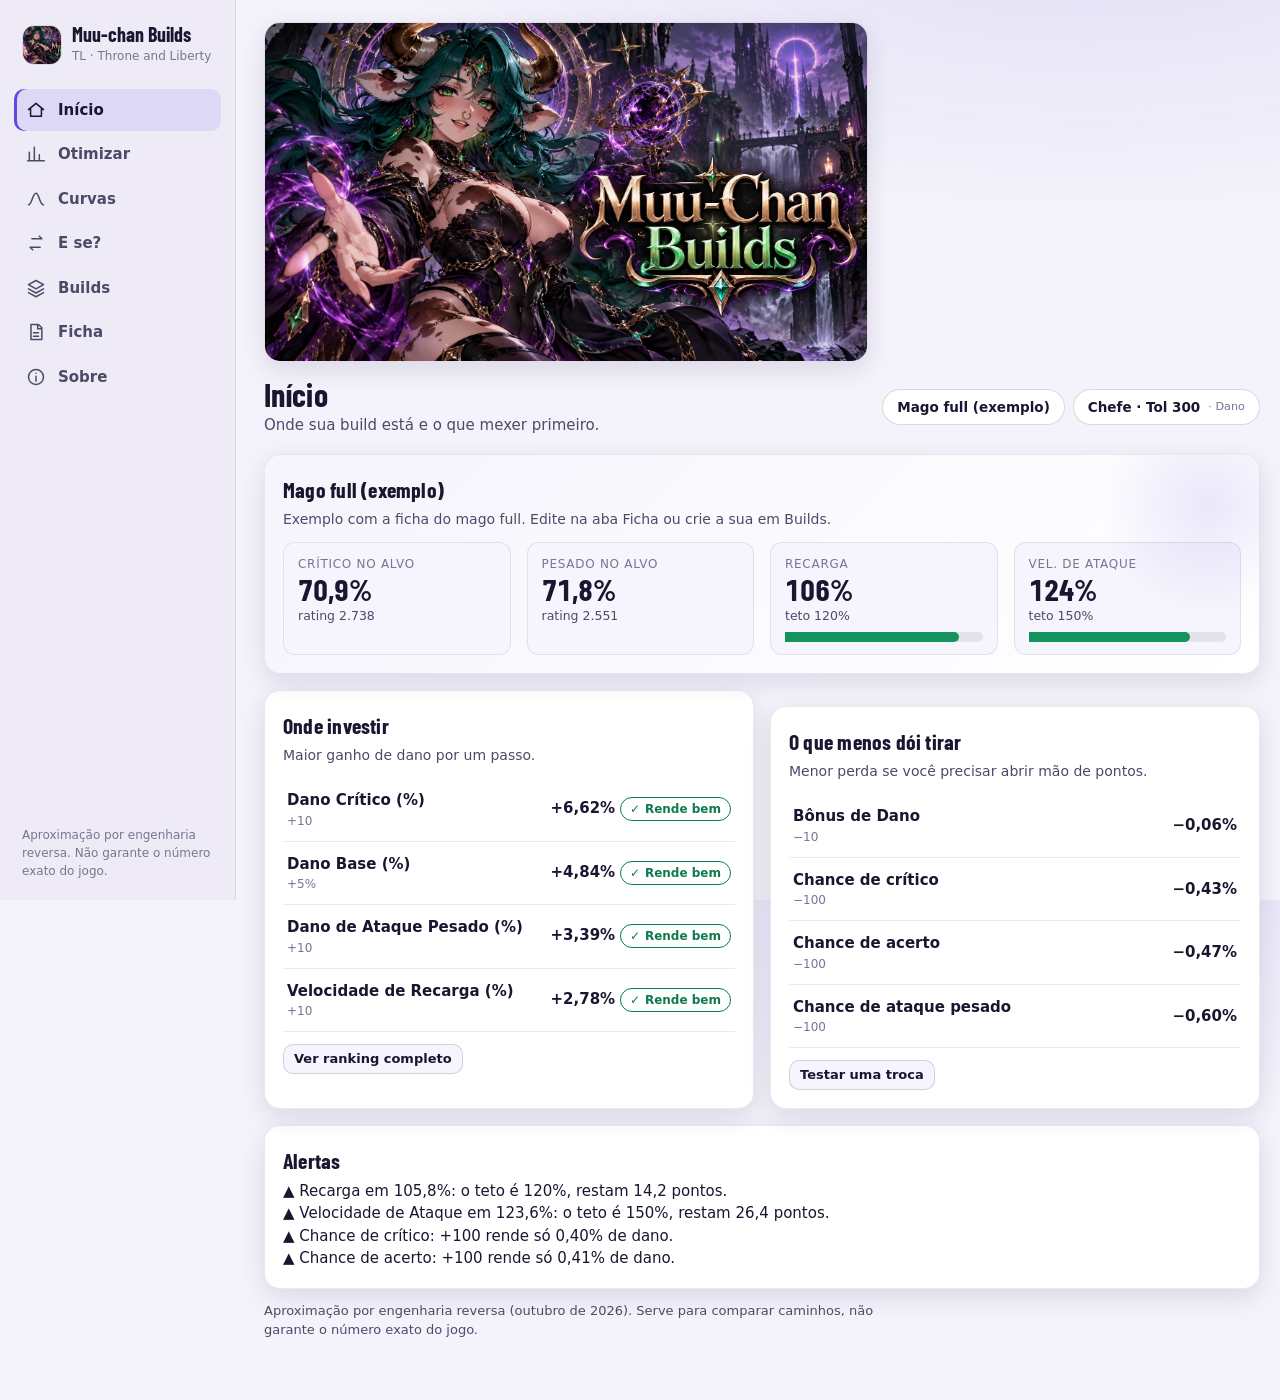
==== index.html @ 02764877 "Muu-chan Builds TL: primeira versão Co-Authored-By: Claude Sonnet 5.5 <noreply@anthropic.com>" ====
<!doctype html>
<html lang="pt-BR">
<head>
<meta charset="utf-8">
<meta name="viewport" content="width=device-width, initial-scale=1, viewport-fit=cover">
<title>Muu-chan Builds TL</title>
<meta name="theme-color" content="#0f0d17">
<meta name="description" content="Otimizador de build de Throne and Liberty: retorno decrescente de cada stat e simulação de trocas.">
<link rel="manifest" href="manifest.webmanifest">
<link rel="icon" href="icons/favicon-64.png" type="image/png">
<link rel="apple-touch-icon" href="icons/icon-192.png">
<link rel="preconnect" href="https://fonts.googleapis.com">
<link rel="stylesheet" href="https://fonts.googleapis.com/css2?family=Barlow+Condensed:wght@600;700&display=swap">
<link rel="stylesheet" href="css/app.css">
</head>
<body>
<div class="app">
  <aside class="side">
    <div class="brand">
      <img class="avatar" src="img/muu-chan.webp" alt="Muu-chan">
      <div><b>Muu-chan Builds</b><small>TL · Throne and Liberty</small></div>
    </div>
    <nav class="nav" id="nav" aria-label="Seções"></nav>
    <div class="grow"></div>
    <p class="muted" style="font-size:12px;margin:0 8px">Aproximação por engenharia reversa. Não garante o número exato do jogo.</p>
  </aside>
  <main class="main" id="view"></main>
</div>
<nav class="bnav" id="bnav" aria-label="Seções"></nav>
<dialog id="sheet" aria-label="Alvo e foco"></dialog>
<script src="js/engine.js"></script>
<script src="js/ocr.js"></script>
<script src="js/app.js"></script>
</body>
</html>
---- css/app.css ----
/* Otimizador de Build (Throne and Liberty): tema escuro por padrao, claro pelo sistema ou pelo botao. */
:root {
  --bg: #0f0d17; --bg2: #14111f; --card: #1a1628; --card2: #231d36; --line: rgba(255,255,255,.08); --line2: rgba(255,255,255,.14);
  --ink: #eeeaf7; --ink2: #b9b3cf; --muted: #8a839f;
  --accent: #8b7cff; --accent-ink: #ffffff; --accent-soft: rgba(139,124,255,.16); --gold: #e9b949;
  --good: #3ecf8e; --warn: #f5b942; --crit: #ff6b6b; --zero: #6b6580;
  --good-ink: #5ce0a6; --warn-ink: #f7c761; --crit-ink: #ff8f8f;
  --grid: rgba(255,255,255,.07); --shadow: 0 10px 30px rgba(0,0,0,.35); --band: .16;
  --display: "Barlow Condensed", "Arial Narrow", system-ui, sans-serif;
  --sans: system-ui, -apple-system, "Segoe UI", Roboto, sans-serif;
  color-scheme: dark;
}
@media (prefers-color-scheme: light) { :root:not([data-theme="dark"]) {
  --bg: #f4f2fa; --bg2: #ece9f6; --card: #ffffff; --card2: #f6f4fc; --line: rgba(27,22,48,.09); --line2: rgba(27,22,48,.16);
  --ink: #1b1630; --ink2: #4f4968; --muted: #7a7491; --accent: #5b4be0; --accent-soft: rgba(91,75,224,.12); --gold: #b7791f;
  --good: #14935f; --warn: #c98500; --crit: #d03b3b; --good-ink: #0e7a4d; --warn-ink: #8a5a00; --crit-ink: #b02a2a;
  --grid: rgba(27,22,48,.08); --shadow: 0 8px 24px rgba(40,30,90,.12); --band: .12; color-scheme: light; } }
:root[data-theme="light"] {
  --bg: #f4f2fa; --bg2: #ece9f6; --card: #ffffff; --card2: #f6f4fc; --line: rgba(27,22,48,.09); --line2: rgba(27,22,48,.16);
  --ink: #1b1630; --ink2: #4f4968; --muted: #7a7491; --accent: #5b4be0; --accent-soft: rgba(91,75,224,.12); --gold: #b7791f;
  --good: #14935f; --warn: #c98500; --crit: #d03b3b; --good-ink: #0e7a4d; --warn-ink: #8a5a00; --crit-ink: #b02a2a;
  --grid: rgba(27,22,48,.08); --shadow: 0 8px 24px rgba(40,30,90,.12); --band: .12; color-scheme: light; }

* { box-sizing: border-box; -webkit-tap-highlight-color: transparent; }
html, body { height: 100%; }
body { margin: 0; background: radial-gradient(1200px 500px at 85% -10%, var(--accent-soft), transparent 60%), var(--bg); color: var(--ink);
  font-family: var(--sans); font-size: 15px; line-height: 1.5; }
h1, h2, h3 { font-family: var(--display); font-weight: 700; letter-spacing: .01em; margin: 0; text-wrap: balance; }
h1 { font-size: 2rem; line-height: 1.05; } h2 { font-size: 1.35rem; } h3 { font-size: 1.1rem; }
button, input, select, textarea { font: inherit; color: inherit; }
:focus-visible { outline: 2px solid var(--accent); outline-offset: 2px; border-radius: 6px; }
.num { font-variant-numeric: tabular-nums; white-space: nowrap; }
.muted { color: var(--muted); } .ink2 { color: var(--ink2); }
[hidden] { display: none !important; }

/* shell */
.app { display: grid; grid-template-columns: 236px minmax(0, 1fr); min-height: 100%; }
.side { position: sticky; top: 0; height: 100vh; padding: 20px 14px; display: flex; flex-direction: column; gap: 6px; border-right: 1px solid var(--line); background: color-mix(in srgb, var(--bg2) 70%, transparent); }
.brand { display: flex; align-items: center; gap: 10px; padding: 4px 8px 16px; }
.brand svg { width: 34px; height: 34px; flex: none; }
.brand .avatar { width: 40px; height: 40px; flex: none; border-radius: 12px; object-fit: cover; object-position: 28% 22%; border: 1px solid var(--line); }
.banner { border-radius: 16px; overflow: hidden; border: 1px solid var(--line); box-shadow: var(--shadow); margin-bottom: 16px; aspect-ratio: 16 / 9; max-height: 340px; }
.banner img { width: 100%; height: 100%; object-fit: cover; object-position: 30% 35%; display: block; }
.brand b { font-family: var(--display); font-size: 1.25rem; line-height: 1; display: block; }
.brand small { color: var(--muted); font-size: 12px; }
.nav { display: flex; flex-direction: column; gap: 2px; }
.nav a { display: flex; align-items: center; gap: 12px; padding: 10px 12px; border-radius: 10px; color: var(--ink2); text-decoration: none; font-weight: 600; }
.nav a svg { width: 20px; height: 20px; flex: none; }
.nav a:hover { background: var(--accent-soft); color: var(--ink); }
.nav a[aria-current=page] { background: var(--accent-soft); color: var(--ink); box-shadow: inset 3px 0 0 var(--accent); }
.side .grow { flex: 1; }
.main { min-width: 0; padding: 22px max(20px, env(safe-area-inset-right, 0px)) 60px 28px; max-width: 1120px; width: 100%; }
.top { display: flex; align-items: center; gap: 12px; flex-wrap: wrap; margin-bottom: 18px; }
.top .title { flex: 1 1 220px; min-width: 0; }
.top .title p { margin: 2px 0 0; color: var(--ink2); }
.ctx { display: flex; gap: 8px; flex-wrap: wrap; }
.pillbtn { display: inline-flex; align-items: center; gap: 8px; background: var(--card); border: 1px solid var(--line2); color: var(--ink); border-radius: 99px; padding: 7px 14px; cursor: pointer; font-weight: 600; font-size: 13.5px; }
.pillbtn:hover { border-color: var(--accent); }
.pillbtn small { color: var(--muted); font-weight: 500; }

/* cards */
.card { background: var(--card); border: 1px solid var(--line); border-radius: 16px; padding: 18px; box-shadow: var(--shadow); min-width: 0; }
.card + .card, .stack > * + * { margin-top: 16px; }
.grid { display: grid; gap: 16px; }
.g2 { grid-template-columns: repeat(2, minmax(0, 1fr)); } .g3 { grid-template-columns: repeat(3, minmax(0, 1fr)); } .g4 { grid-template-columns: repeat(4, minmax(0, 1fr)); }
.card h2 { margin-bottom: 4px; } .card .sub { color: var(--ink2); margin: 0 0 12px; font-size: 14px; }
.hero { background: linear-gradient(135deg, var(--card2), var(--card)); position: relative; overflow: hidden; }
.hero::after { content: ""; position: absolute; right: -60px; top: -60px; width: 220px; height: 220px; border-radius: 50%; background: radial-gradient(circle, var(--accent-soft), transparent 70%); }
.tile { background: var(--card2); border: 1px solid var(--line); border-radius: 12px; padding: 12px 14px; }
.tile .k { font-size: 12px; letter-spacing: .06em; text-transform: uppercase; color: var(--muted); }
.tile .v { font-family: var(--display); font-size: 1.9rem; font-weight: 700; line-height: 1.1; font-variant-numeric: tabular-nums; }
.tile .d { font-size: 12.5px; color: var(--ink2); }
.lead { font-size: 17px; margin: 0 0 14px; max-width: 70ch; } .lead strong { color: var(--ink); }
.note { font-size: 13px; color: var(--ink2); margin: 12px 0 0; max-width: 78ch; }

/* chips / zonas */
.chip { display: inline-flex; align-items: center; gap: 5px; font-size: 12px; font-weight: 700; padding: 2px 9px; border-radius: 99px; border: 1px solid currentColor; white-space: nowrap; }
.z-good { color: var(--good-ink); } .z-warn { color: var(--warn-ink); } .z-crit { color: var(--crit-ink); } .z-zero { color: var(--muted); }
.bar { height: 10px; background: var(--grid); border-radius: 0 5px 5px 0; overflow: hidden; }
.bar i { display: block; height: 100%; border-radius: 0 5px 5px 0; transition: width .3s ease; }
i.f-good { background: var(--good); } i.f-warn { background: var(--warn); } i.f-crit { background: var(--crit); } i.f-zero { background: var(--zero); }

/* ranking */
.rk { display: grid; grid-template-columns: minmax(0, 1.3fr) minmax(0, 1.6fr) 80px 120px; gap: 6px 16px; align-items: center; padding: 11px 4px; border-bottom: 1px solid var(--line); }
.rk:last-child { border-bottom: 0; }
.rk .nm { font-weight: 600; } .rk .nm small { display: block; color: var(--muted); font-weight: 400; font-size: 12px; }
.rk .bw { display: flex; align-items: center; gap: 10px; } .rk .bw .bar { flex: 1; } .rk .bw b { min-width: 64px; text-align: right; }
.rk .ds { color: var(--ink2); text-align: right; }
.mo { display: none; }
.rkh { font-size: 11.5px; letter-spacing: .06em; text-transform: uppercase; color: var(--muted); border-bottom: 1px solid var(--line2); }

/* controles */
.seg { display: inline-flex; background: var(--bg2); border: 1px solid var(--line); border-radius: 10px; padding: 3px; gap: 2px; flex-wrap: wrap; }
.seg button { border: 0; background: transparent; padding: 6px 12px; border-radius: 8px; cursor: pointer; color: var(--ink2); font-weight: 600; font-size: 13.5px; }
.seg button[aria-pressed=true] { background: var(--accent); color: var(--accent-ink); }
.btn { border: 1px solid var(--line2); background: var(--card2); color: var(--ink); border-radius: 10px; padding: 8px 14px; cursor: pointer; font-weight: 600; }
.btn:hover { border-color: var(--accent); } .btn.main { background: var(--accent); border-color: var(--accent); color: var(--accent-ink); } .btn.sm { padding: 4px 10px; font-size: 13px; } .btn.danger:hover { border-color: var(--crit); color: var(--crit-ink); }
.field { display: flex; flex-direction: column; gap: 4px; min-width: 0; }
.field > span, .lab { font-size: 12px; letter-spacing: .05em; text-transform: uppercase; color: var(--muted); }
input[type=number], input[type=text], select, textarea { background: var(--bg2); border: 1px solid var(--line2); border-radius: 10px; padding: 8px 10px; min-width: 0; width: 100%; }
input[type=number] { font-variant-numeric: tabular-nums; }
input[type=range] { width: 100%; accent-color: var(--accent); }
.row { display: flex; flex-wrap: wrap; gap: 10px; align-items: center; }
.pills { display: flex; gap: 6px; flex-wrap: wrap; }
.pill { border: 1px solid var(--line2); background: transparent; color: var(--ink2); border-radius: 99px; padding: 4px 11px; cursor: pointer; font-size: 13px; }
.pill:hover, .pill.on { border-color: var(--accent); color: var(--ink); background: var(--accent-soft); }
.scrollx { display: flex; gap: 6px; overflow-x: auto; padding-bottom: 6px; scrollbar-width: thin; }
.scrollx .pill { flex: none; }

/* grafico */
.chart { position: relative; } .chart svg { width: 100%; height: auto; display: block; touch-action: pan-y; }
.band { fill-opacity: var(--band); } .band.z-good { fill: var(--good); } .band.z-warn { fill: var(--warn); } .band.z-crit { fill: var(--crit); } .band.z-zero { fill: var(--zero); }
.gl { stroke: var(--grid); } .ax { stroke: var(--line2); } .rf { stroke: var(--muted); stroke-dasharray: 2 4; }
.tk { fill: var(--muted); font-size: 11.5px; font-variant-numeric: tabular-nums; } .lb { fill: var(--ink2); font-size: 12px; font-weight: 700; }
.ln { fill: none; stroke: var(--accent); stroke-width: 2.6; stroke-linejoin: round; stroke-linecap: round; }
.you { fill: var(--gold); stroke: var(--card); stroke-width: 2.5; } .stp { stroke: var(--ink2); stroke-dasharray: 4 3; } .xh { stroke: var(--ink2); }
.tip { position: absolute; top: 8px; width: 190px; background: var(--card2); border: 1px solid var(--line2); border-radius: 10px; padding: 9px 11px; font-size: 12.5px; line-height: 1.45; pointer-events: none; box-shadow: var(--shadow); }

/* e se */
.wf { display: grid; grid-template-columns: minmax(0, 1fr) 120px auto; gap: 8px; margin-bottom: 8px; align-items: center; }
.verdict { display: flex; gap: 10px; align-items: center; font-size: 1.15rem; font-weight: 700; padding: 14px 16px; border-radius: 12px; border: 1px solid currentColor; margin: 14px 0; }
.vd-good { color: var(--good-ink); background: color-mix(in srgb, var(--good) 10%, transparent); } .vd-warn { color: var(--warn-ink); background: color-mix(in srgb, var(--warn) 10%, transparent); }
.vd-crit { color: var(--crit-ink); background: color-mix(in srgb, var(--crit) 10%, transparent); } .vd-zero { color: var(--muted); }
.up { color: var(--good-ink); font-weight: 700; } .dn { color: var(--crit-ink); font-weight: 700; }
.tbl { width: 100%; border-collapse: collapse; font-size: 14px; }
.tbl th, .tbl td { text-align: left; padding: 9px 8px; border-bottom: 1px solid var(--line); vertical-align: top; }
.tbl thead th { font-size: 11.5px; letter-spacing: .06em; text-transform: uppercase; color: var(--muted); }
.scroll { overflow-x: auto; }

/* builds / ficha */
.bcard { display: flex; flex-direction: column; gap: 10px; border: 1px solid var(--line); border-radius: 14px; padding: 14px; background: var(--card2); }
.bcard.on { border-color: var(--accent); box-shadow: 0 0 0 1px var(--accent) inset; }
.bcard .tag { font-size: 11px; font-weight: 700; color: var(--gold); letter-spacing: .06em; text-transform: uppercase; }
fieldset { border: 1px solid var(--line); border-radius: 12px; margin: 0 0 14px; padding: 10px 14px 6px; min-width: 0; }
legend { font-family: var(--display); font-weight: 700; font-size: 1.1rem; padding: 0 6px; }
.frm { display: grid; grid-template-columns: repeat(2, minmax(0, 1fr)); gap: 10px 18px; }
.frm .field > span { text-transform: none; letter-spacing: 0; font-size: 13px; color: var(--ink2); }

.drop { display: flex; flex-direction: column; align-items: center; gap: 2px; padding: 22px 14px; border: 2px dashed var(--line2); border-radius: 14px; cursor: pointer; text-align: center; color: var(--ink2); }
.drop:hover, .drop:focus-within { border-color: var(--accent); background: var(--accent-soft); } .drop b { color: var(--ink); } .drop small { color: var(--muted); }
input[type=checkbox] { width: 18px; height: 18px; accent-color: var(--accent); }
/* sheet */
dialog { border: 1px solid var(--line2); border-radius: 18px; background: var(--card); color: var(--ink); padding: 0; width: min(560px, calc(100vw - 24px)); box-shadow: var(--shadow); }
dialog::backdrop { background: rgba(5,3,12,.6); backdrop-filter: blur(3px); }
.sheet-h { display: flex; align-items: center; padding: 16px 18px 6px; } .sheet-h h2 { flex: 1; } .sheet-b { padding: 8px 18px 18px; display: flex; flex-direction: column; gap: 14px; }

.toast { position: fixed; left: 50%; bottom: 84px; transform: translateX(-50%); background: var(--card2); border: 1px solid var(--line2); padding: 10px 16px; border-radius: 12px; box-shadow: var(--shadow); z-index: 50; font-weight: 600; }

/* mobile */
.bnav { display: none; }
@media (max-width: 899px) {
  .app { grid-template-columns: 1fr; } .side { display: none; }
  .main { padding: 16px max(16px, env(safe-area-inset-right, 0px)) 96px max(16px, env(safe-area-inset-left, 0px)); }
  .bnav { display: grid; grid-template-columns: repeat(5, 1fr); position: fixed; left: 0; right: 0; bottom: 0; z-index: 20; padding: 6px max(8px, env(safe-area-inset-right, 0px)) calc(6px + env(safe-area-inset-bottom, 0px)) max(8px, env(safe-area-inset-left, 0px));
    background: color-mix(in srgb, var(--bg2) 92%, transparent); backdrop-filter: blur(12px); border-top: 1px solid var(--line2); }
  .bnav a { display: flex; flex-direction: column; align-items: center; gap: 2px; font-size: 11px; font-weight: 600; color: var(--muted); text-decoration: none; padding: 6px 0; border-radius: 10px; }
  .bnav a svg { width: 22px; height: 22px; } .bnav a[aria-current=page] { color: var(--ink); background: var(--accent-soft); }
  .g2, .g3, .g4 { grid-template-columns: 1fr; } .g4.keep2 { grid-template-columns: repeat(2, minmax(0, 1fr)); }
  .rk { grid-template-columns: minmax(0, 1fr) auto; grid-template-areas: "n z" "b b" "d d"; } .rk .nm { grid-area: n; } .rk .bw { grid-area: b; } .rk .zn { grid-area: z; } .rk .ds { grid-area: d; text-align: left; font-size: 12.5px; } .mo { display: inline; } .rkh { display: none; }
  .frm { grid-template-columns: 1fr; } .wf { grid-template-columns: minmax(0, 1fr) 96px auto; } h1 { font-size: 1.7rem; }
}
@media (prefers-reduced-motion: reduce) { * { transition: none !important; animation: none !important; } }
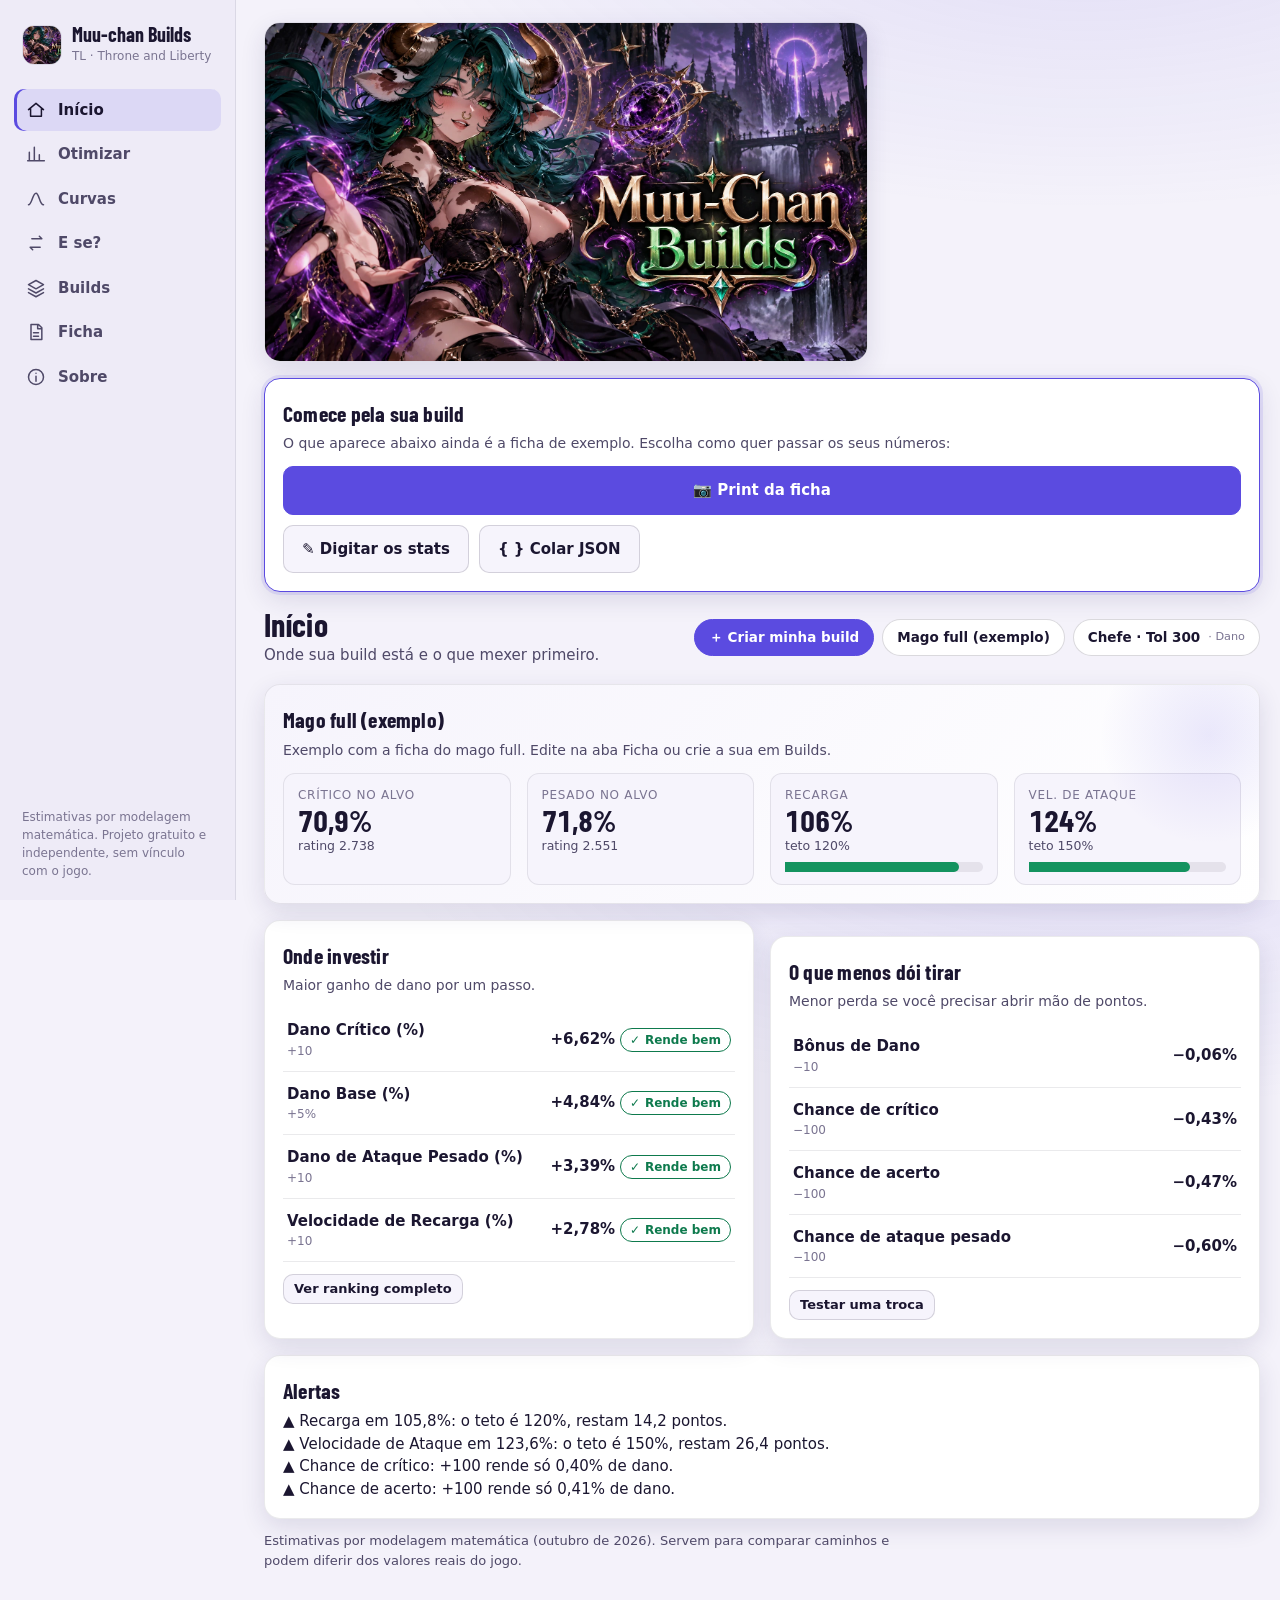
==== commit 66e8c153: "Reescreve README e avisos: modelagem matemática, projeto independente e não afiliado Co-Authored-By:" ====
--- a/index.html
+++ b/index.html
@@ -22,7 +22,7 @@
     </div>
     <nav class="nav" id="nav" aria-label="Seções"></nav>
     <div class="grow"></div>
-    <p class="muted" style="font-size:12px;margin:0 8px">Aproximação por engenharia reversa. Não garante o número exato do jogo.</p>
+    <p class="muted" style="font-size:12px;margin:0 8px">Estimativas por modelagem matemática. Projeto gratuito e independente, sem vínculo com o jogo.</p>
   </aside>
   <main class="main" id="view"></main>
 </div>
--- a/css/app.css
+++ b/css/app.css
@@ -56,6 +56,22 @@
 .ctx { display: flex; gap: 8px; flex-wrap: wrap; }
 .pillbtn { display: inline-flex; align-items: center; gap: 8px; background: var(--card); border: 1px solid var(--line2); color: var(--ink); border-radius: 99px; padding: 7px 14px; cursor: pointer; font-weight: 600; font-size: 13.5px; }
 .pillbtn:hover { border-color: var(--accent); }
+.pillbtn.cta { background: var(--accent); border-color: var(--accent); color: var(--accent-ink); }
+.pillbtn.cta:hover { filter: brightness(1.08); }
+.card.start { border-color: var(--accent); box-shadow: 0 0 0 3px var(--accent-soft), var(--shadow); margin-bottom: 16px; }
+.pill.off { opacity: .45; }
+.vazio { padding: 18px; border: 1px dashed var(--line2); border-radius: 12px; color: var(--ink2); }
+@media (min-width: 900px) { .scrollx { flex-wrap: wrap; overflow-x: visible; } }
+.metodos { display: grid; grid-template-columns: repeat(3, 1fr); gap: 10px; }
+.metodo { display: flex; flex-direction: column; align-items: flex-start; gap: 2px; text-align: left; padding: 12px; border: 2px solid var(--line2); background: var(--card); color: var(--ink); border-radius: 14px; cursor: pointer; font: inherit; }
+.metodo .mi { font-size: 20px; line-height: 1.2; } .metodo small { color: var(--muted); font-size: 12px; }
+.metodo:hover { border-color: var(--accent); }
+.metodo[aria-selected=true] { border-color: var(--accent); background: var(--accent-soft); }
+.confirmbar { position: sticky; bottom: 12px; z-index: 15; display: flex; justify-content: space-between; align-items: center; gap: 12px; flex-wrap: wrap; margin-top: 16px; padding: 12px 16px; border-radius: 16px; background: var(--card); border: 2px solid var(--accent); box-shadow: var(--shadow); }
+.confirmbar .cb-t b, .confirmbar .cb-t small { display: block; } .confirmbar .cb-t small { color: var(--muted); font-size: 12.5px; }
+@media (max-width: 899px) { .confirmbar { bottom: calc(72px + env(safe-area-inset-bottom, 0px)); } }
+@media (max-width: 560px) { .metodos { grid-template-columns: 1fr; } .metodo { flex-direction: row; align-items: center; gap: 10px; flex-wrap: wrap; } .metodo small { flex-basis: 100%; } }
+.btn.big { padding: 12px 18px; font-size: 15px; font-weight: 700; }
 .pillbtn small { color: var(--muted); font-weight: 500; }
 
 /* cards */
